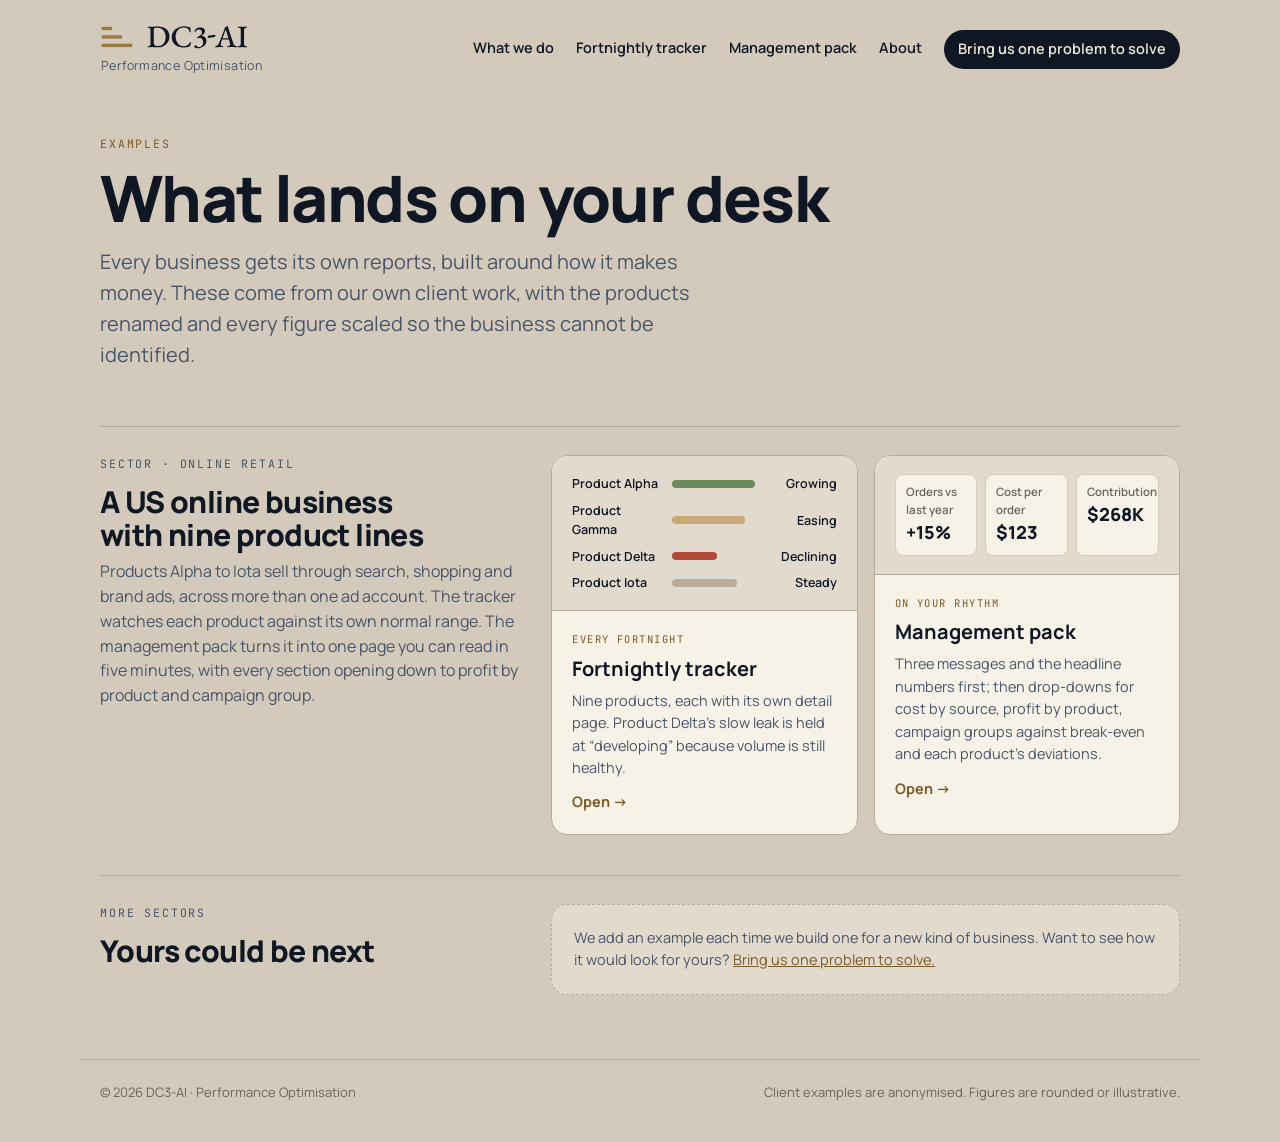
==== examples/index.html @ 2a87808c "Publish site from dc3-web-and-brand@305ca9f" ====
<!doctype html>
<html lang="en-GB">
<head>
<meta charset="utf-8">
<meta name="viewport" content="width=device-width, initial-scale=1, viewport-fit=cover">
<title>Example Reports · DC3-AI</title>
<meta name="description" content="Example reports built the way DC3-AI builds them for clients: the fortnightly tracker and the periodic management pack for a US online business.">
<link rel="icon" href="../assets/favicon.svg" type="image/svg+xml">
<link rel="preconnect" href="https://fonts.googleapis.com">
<link rel="preconnect" href="https://fonts.gstatic.com" crossorigin>
<link href="https://fonts.googleapis.com/css2?family=Manrope:wght@400;500;600;700;800&family=JetBrains+Mono:wght@400;500&display=swap" rel="stylesheet">
<link rel="stylesheet" href="../assets/site.css?v=eadfd283">
</head>
<body>
<header class="site-head">
  <a class="lockup" href="../index.html" aria-label="DC3-AI home">
    <img src="../assets/logo.svg" alt="DC3-AI" width="150" height="26">
    <span class="descriptor">Performance Optimisation</span>
  </a>
  <nav class="site-nav" aria-label="Main">
    <a href="../index.html">What we do</a>
    <a href="../examples/online-retail/fortnightly-tracker.html">Fortnightly tracker</a>
    <a href="../examples/online-retail/management-pack.html">Management pack</a>
    <a href="../index.html#about">About</a>
    <a class="cta" href="../solve.html">Bring us one problem to solve</a>
  </nav>
</header>
<main class="wrap">
  <div class="hero">
    <p class="eyebrow">Examples</p>
    <h1>What lands on your desk</h1>
    <p class="lede">Every business gets its own reports, built around how it makes money. These come from our own client work, with the products renamed and every figure scaled so the business cannot be identified.</p>
  </div>

  <section aria-labelledby="retail" style="margin-top:56px">
    <div class="sector">
      <div>
        <p class="eyebrow">Sector · online retail</p>
        <h2 id="retail">A US online business with nine product lines</h2>
        <p>Products Alpha to Iota sell through search, shopping and brand ads, across more than one ad account. The tracker watches each product against its own normal range. The management pack turns it into one page you can read in five minutes, with every section opening down to profit by product and campaign group.</p>
      </div>
      <div class="ex-grid">
        <a class="ex" href="../examples/online-retail/fortnightly-tracker.html">
          <div class="peek" aria-hidden="true">
            <div class="peek-rows">
              <div class="peek-row"><span>Product Alpha</span><i style="width:80%"></i><span>Growing</span></div>
              <div class="peek-row"><span>Product Gamma</span><i class="warn" style="width:64%"></i><span>Easing</span></div>
              <div class="peek-row"><span>Product Delta</span><i class="bad" style="width:46%"></i><span>Declining</span></div>
              <div class="peek-row"><span>Product Iota</span><i class="neutral" style="width:58%"></i><span>Steady</span></div>
            </div>
          </div>
          <div class="body">
            <span class="k">Every fortnight</span>
            <h3>Fortnightly tracker</h3>
            <p>Nine products, each with its own detail page. Product Delta’s slow leak is held at “developing” because volume is still healthy.</p>
            <span class="go">Open →</span>
          </div>
        </a>
        <a class="ex" href="../examples/online-retail/management-pack.html">
          <div class="peek" aria-hidden="true">
            <div class="peek-kpis">
              <div>Orders vs last year<b>+15%</b></div>
              <div>Cost per order<b>$123</b></div>
              <div>Contribution<b>$268K</b></div>
            </div>
          </div>
          <div class="body">
            <span class="k">On your rhythm</span>
            <h3>Management pack</h3>
            <p>Three messages and the headline numbers first; then drop-downs for cost by source, profit by product, campaign groups against break-even and each product’s deviations.</p>
            <span class="go">Open →</span>
          </div>
        </a>
      </div>
    </div>

    <div class="sector">
      <div>
        <p class="eyebrow">More sectors</p>
        <h2>Yours could be next</h2>
      </div>
      <p class="soon">We add an example each time we build one for a new kind of business. Want to see how it would look for yours? <a href="../solve.html">Bring us one problem to solve.</a></p>
    </div>
  </section>
</main>
<footer class="site-foot">
  <span>© 2026 DC3-AI · Performance Optimisation</span>
  <span>Client examples are anonymised. Figures are rounded or illustrative.</span>
</footer>
<script>
  // Copy buttons: any button with data-copy="<element id>" copies that element's text.
  document.querySelectorAll('button[data-copy]').forEach(function (btn) {
    var label = btn.textContent;
    btn.addEventListener('click', function () {
      var el = document.getElementById(btn.getAttribute('data-copy'));
      var text = el.textContent.trim();
      var fallback = function () {
        var r = document.createRange(); r.selectNodeContents(el);
        var s = window.getSelection(); s.removeAllRanges(); s.addRange(r);
        btn.textContent = 'Selected: press Ctrl+C';
      };
      if (navigator.clipboard && navigator.clipboard.writeText) {
        navigator.clipboard.writeText(text).then(function () {
          btn.textContent = 'Copied';
          setTimeout(function () { btn.textContent = label; }, 1800);
        }, fallback);
      } else { fallback(); }
    });
  });
</script>
</body>
</html>
---- assets/site.css ----
/* DC3-AI website — shared styles.
   Tokens mirror brand/tokens.css (Sage-bone canvas, brass accent, Manrope + JetBrains Mono).
   Single light theme by choice: the DC3 public brand has no dark variant. */
:root {
  color-scheme: light;
  --bg: #d4cabc;
  --surface: #e2dacd;
  --surface-high: #ebe4d8;
  --cream: #efe6d3;
  --paper: #f7f2e8;
  --ink: #0f1724;
  --dim: #475569;
  --muted: #6b645e;
  --line: #b8ad9a;
  --line-soft: #c7bcab;
  --line-faint: #d6ccbb;
  --brass: #9c7a3e;
  --brass-deep: #7a5b24;
  --brass-soft: #c9a876;
  --ok: #3d4f33;
  --ok-dot: #6b8a5d;
  --ok-bg: #d5dfcc;
  --warn-bg: #ecdcb8;
  --bad: #b04a36;
  --bad-bg: #e7c8bf;
  --on-ink-dim: #cbd2dc;
  --font-body: 'Manrope', system-ui, -apple-system, 'Segoe UI', sans-serif;
  --font-mono: 'JetBrains Mono', ui-monospace, Consolas, monospace;
}
* { box-sizing: border-box; }
html { scroll-behavior: smooth; }
@media (prefers-reduced-motion: reduce) { html { scroll-behavior: auto; } }
body { margin: 0; background: var(--bg); color: var(--ink); font-family: var(--font-body); font-size: 16px; line-height: 1.55; }
img { max-width: 100%; }
p { margin: 0; }
a { color: var(--brass-deep); }
:focus-visible { outline: 2px solid var(--brass-deep); outline-offset: 2px; }
td, .kpi b, .br .v, .big, .tile .num { font-variant-numeric: tabular-nums; }
.wrap { max-width: 1120px; margin: 0 auto; padding-inline: 20px; padding-block: 0 64px; }

/* ---------- site header and footer ---------- */
.site-head { max-width: 1120px; margin: 0 auto; padding-inline: 20px; padding-block: 24px; display: flex; flex-wrap: wrap; align-items: center; justify-content: space-between; gap: 18px; }
.lockup { display: inline-flex; flex-direction: column; align-items: flex-start; gap: 6px; text-decoration: none; }
.lockup img { height: 26px; width: auto; display: block; }
.descriptor { font-size: 12.5px; color: var(--dim); letter-spacing: .03em; padding-left: 1px; white-space: nowrap; }
.site-nav { display: flex; flex-wrap: wrap; align-items: center; gap: 4px 22px; }
.site-nav a { color: var(--ink); text-decoration: none; font-size: 14.5px; font-weight: 600; padding-block: 6px; border-bottom: 2px solid transparent; }
.site-nav a:hover { border-bottom-color: var(--brass-soft); }
.site-nav a[aria-current="page"] { border-bottom-color: var(--brass); }
.site-nav a.cta { padding: 8px 14px; border-radius: 999px; background: var(--ink); color: var(--cream); border: 0; }
.site-nav a.cta:hover { background: var(--brass-deep); }
.site-foot { max-width: 1120px; margin: 0 auto; padding-inline: 20px; padding-block: 22px 40px; border-top: 1px solid var(--line); display: flex; flex-wrap: wrap; justify-content: space-between; gap: 12px; font-size: 13px; color: var(--muted); }
.site-foot a { color: var(--muted); }
.crumbs { font-family: var(--font-mono); font-size: 12px; color: var(--muted); margin: 8px 0 18px; }
.crumbs a { color: var(--muted); }

/* ---------- type ---------- */
.eyebrow { font-family: var(--font-mono); font-size: 11.5px; letter-spacing: .16em; text-transform: uppercase; color: var(--brass-deep); margin-bottom: 12px; }
h1 { font-size: clamp(34px, 6vw, 64px); line-height: 1.02; letter-spacing: -.025em; font-weight: 800; margin: 0 0 16px; text-wrap: balance; max-width: 17ch; }
h1 em, h2 em { font-style: normal; color: var(--brass-deep); }
h2 { font-size: clamp(26px, 3.8vw, 38px); line-height: 1.1; letter-spacing: -.02em; font-weight: 800; margin: 0 0 8px; text-wrap: balance; }
h3 { font-size: 16px; line-height: 1.3; font-weight: 700; margin: 0 0 4px; }
.lede { font-size: clamp(17px, 2vw, 20px); color: var(--dim); max-width: 50ch; }
section { margin-top: 96px; scroll-margin-top: 16px; }
.hero { padding-top: 36px; }
.sub { color: var(--dim); max-width: 58ch; margin-bottom: 28px; }
.button-row { display: flex; flex-wrap: wrap; gap: 8px; margin-top: 26px; }
.btn { display: inline-block; font-size: 14.5px; font-weight: 600; color: var(--ink); text-decoration: none; padding: 9px 16px; border-radius: 999px; border: 1px solid var(--line); background: var(--surface-high); }
.btn:hover { border-color: var(--brass-deep); }
.btn.key { background: var(--ink); color: var(--cream); border-color: var(--ink); }
.btn.key:hover { background: var(--brass-deep); border-color: var(--brass-deep); }

/* ---------- the second-brain diagram ---------- */
.brain-map { margin-top: 44px; display: grid; grid-template-columns: minmax(0, 1fr) minmax(220px, .9fr) minmax(0, 1fr); align-items: center; }
.col { display: grid; gap: 12px; }
.col-h { font-family: var(--font-mono); font-size: 11.5px; letter-spacing: .16em; text-transform: uppercase; color: var(--brass-deep); display: flex; align-items: center; gap: 8px; }
.col-h b { font-family: var(--font-body); font-size: 13px; letter-spacing: .02em; text-transform: none; color: var(--muted); font-weight: 600; }
.col.in .col-h { margin-right: 34px; }
.col.out .col-h { margin-left: 34px; }
.node { position: relative; display: flex; align-items: center; gap: 10px; background: var(--surface-high); border: 1px solid var(--line); border-radius: 12px; padding: 12px 14px; font-weight: 600; font-size: 15px; }
.node svg { flex: none; width: 20px; height: 20px; stroke: var(--brass-deep); fill: none; stroke-width: 1.6; stroke-linecap: round; stroke-linejoin: round; }
.node small { display: block; font-weight: 500; font-size: 12.5px; color: var(--muted); }
.col.in .node { margin-right: 34px; }
.col.out .node { margin-left: 34px; background: var(--cream); border-color: var(--brass-soft); }
.col.in .node::after, .col.out .node::before { content: ""; position: absolute; top: 50%; width: 34px; height: 2px; background-image: linear-gradient(90deg, var(--brass) 50%, transparent 50%); background-size: 10px 2px; animation: flow 1.2s linear infinite; }
.col.in .node::after { left: 100%; }
.col.out .node::before { right: 100%; }
@keyframes flow { to { background-position: 10px 0; } }
.core { background: var(--ink); color: var(--cream); border-radius: 22px; padding: 28px 22px; text-align: center; box-shadow: 0 0 0 8px rgba(156,122,62,.18), 0 0 0 16px rgba(156,122,62,.08); }
.core .k { font-family: var(--font-mono); font-size: 11px; letter-spacing: .18em; text-transform: uppercase; color: var(--brass-soft); }
.core .t { font-size: 26px; font-weight: 800; line-height: 1.1; margin: 8px 0 14px; }
.core ul { list-style: none; margin: 0; padding: 0; display: grid; gap: 6px; font-size: 13.5px; }
.core li { display: flex; align-items: center; justify-content: center; gap: 8px; }
.core li::before { content: ""; width: 6px; height: 6px; border-radius: 50%; background: var(--brass-soft); }
.down { display: none; }

/* ---------- four steps ---------- */
.steps { display: grid; grid-template-columns: repeat(4, minmax(0, 1fr)); gap: 18px; position: relative; }
.steps::before { content: ""; position: absolute; left: 28px; right: 28px; top: 27px; height: 2px; background: var(--line); }
.steps.three { grid-template-columns: repeat(3, minmax(0, 1fr)); }
.st { position: relative; }
.st .dot { width: 56px; height: 56px; border-radius: 50%; display: grid; place-items: center; background: var(--surface-high); border: 2px solid var(--brass); font-family: var(--font-mono); font-size: 18px; color: var(--brass-deep); margin-bottom: 14px; position: relative; }
.st.ai .dot { background: var(--ink); color: var(--cream); border-color: var(--ink); }
.st p { color: var(--dim); font-size: 14.5px; }
.st h3 { font-size: 18px; }

/* ---------- big stat with bars ---------- */
.stat { display: grid; grid-template-columns: minmax(0, .9fr) minmax(0, 1.1fr); gap: 40px; align-items: center; background: var(--surface); border: 1px solid var(--line); border-radius: 20px; padding: 36px; }
.big { font-size: clamp(72px, 12vw, 132px); font-weight: 800; line-height: .9; letter-spacing: -.04em; color: var(--brass-deep); }
.big span { font-size: .45em; letter-spacing: 0; }
.stat .cap { font-size: 18px; font-weight: 600; margin-top: 12px; max-width: 28ch; }
.bars { display: grid; gap: 18px; }
.bar-l { display: flex; justify-content: space-between; gap: 12px; font-size: 14px; margin-bottom: 6px; }
.bar-l b { font-family: var(--font-mono); font-weight: 500; white-space: nowrap; }
.track { height: 26px; border-radius: 6px; background: var(--surface-high); overflow: hidden; }
.fill { height: 100%; border-radius: 6px; }
.fill.real { background: var(--ok-dot); }
.fill.claim { background: repeating-linear-gradient(135deg, var(--bad) 0 8px, #c25d48 8px 16px); }
.stat .note { font-size: 12.5px; color: var(--muted); margin-top: 4px; }

/* ---------- two-sided comparison ---------- */
.vs, .ease { display: grid; grid-template-columns: minmax(0, 1fr) minmax(0, 1fr); gap: 16px; }
.ease { margin-bottom: 26px; }
.side { border-radius: 18px; padding: 26px; }
.side.plain { background: var(--surface); border: 1px solid var(--line); }
.side.dark { background: var(--ink); color: var(--cream); }
.side .k { font-family: var(--font-mono); font-size: 11px; letter-spacing: .16em; text-transform: uppercase; color: var(--muted); }
.side.dark .k { color: var(--brass-soft); }
.side h3 { font-size: 22px; margin: 6px 0 16px; }
.side ul { list-style: none; margin: 0; padding: 0; display: grid; gap: 10px; }
.side li { display: grid; grid-template-columns: 22px minmax(0, 1fr); gap: 8px; font-size: 15px; }
.side.plain li { color: var(--dim); }
.side.plain li::before { content: "–"; color: var(--muted); font-weight: 700; }
.side.dark li::before { content: "✓"; color: var(--brass-soft); font-weight: 700; }

/* ---------- rhythm timeline ---------- */
.rhythm { background: var(--surface); border: 1px solid var(--line); border-radius: 20px; padding: 28px; }
.lanes { display: grid; gap: 22px; margin-top: 8px; }
.lane-l { font-weight: 700; font-size: 15px; margin-bottom: 8px; }
.lane-l span { font-weight: 500; color: var(--muted); font-size: 13px; }
.line { position: relative; height: 34px; border-radius: 8px; background: var(--surface-high); }
.tickmarks { position: absolute; inset: 0; background-image: repeating-linear-gradient(90deg, var(--line-soft) 0 1px, transparent 1px calc(100% / 10)); border-radius: 8px; }
.mk { position: absolute; top: 50%; transform: translate(-50%, -50%); width: 16px; height: 16px; border-radius: 50%; border: 3px solid var(--surface); }
.mk.start { background: var(--bad); }
.mk.seen { background: var(--brass); }
.mk.conf { background: var(--ink); }
.gap { position: absolute; top: 50%; height: 4px; transform: translateY(-50%); background: var(--bad-bg); }
.axis { display: flex; justify-content: space-between; font-family: var(--font-mono); font-size: 11px; color: var(--muted); margin-top: 6px; }
.legend { display: flex; flex-wrap: wrap; gap: 16px; margin-top: 18px; font-size: 13px; color: var(--dim); }
.legend span { display: inline-flex; align-items: center; gap: 6px; }
.legend i { width: 12px; height: 12px; border-radius: 50%; display: inline-block; }
.gain { margin-top: 16px; font-size: 18px; font-weight: 700; }
.gain em { font-style: normal; color: var(--brass-deep); }

/* ---------- the watchers ---------- */
.watch { display: grid; grid-template-columns: minmax(0, 1.5fr) minmax(0, 1fr); gap: 28px; align-items: start; background: var(--surface); border: 1px solid var(--line); border-radius: 20px; padding: 28px; }
.wchart { width: 100%; height: auto; display: block; }
.wchart .band { fill: var(--ok-dot); opacity: .18; }
.wchart .norm { stroke: var(--ok-dot); stroke-width: 1.5; stroke-dasharray: 4 5; fill: none; }
.wchart .trend { stroke: var(--bad); stroke-width: 2.5; stroke-dasharray: 2 6; stroke-linecap: round; fill: none; }
.wchart .series { stroke: var(--ink); stroke-width: 2.5; fill: none; stroke-linejoin: round; }
.wchart .pt { stroke: var(--surface); stroke-width: 2; }
.wchart .hot, .wchart .m-hot { fill: var(--bad); }
.wchart .warm, .wchart .m-warm { fill: var(--brass); }
.wchart .calm, .wchart .m-calm { fill: var(--ok-dot); }
.wchart .lead { stroke: var(--muted); stroke-width: 1; }
.wchart .mk-t { fill: var(--cream); font: 700 16px var(--font-body); text-anchor: middle; }
.wchart .lbl { fill: var(--muted); font: 500 13px var(--font-mono); }
.charts { display: grid; gap: 18px; }
.chart-h { font-size: 16px; font-weight: 700; color: var(--ink); margin-bottom: 6px; }
.chart-note { font-size: 12.5px; color: var(--muted); }
.wkey { list-style: none; margin: 0; padding: 0; display: grid; gap: 12px; }
.wkey li { display: grid; grid-template-columns: 30px minmax(0, 1fr); gap: 10px; font-size: 14.5px; color: var(--dim); }
.wkey b { color: var(--ink); }
.wkey .badge { width: 26px; height: 26px; border-radius: 50%; display: grid; place-items: center; color: var(--cream); font-weight: 700; font-size: 13px; }
.chips { display: flex; flex-wrap: wrap; gap: 8px; margin-top: 22px; }
.chips span { padding: 7px 12px; border-radius: 999px; border: 1px solid var(--line); background: var(--surface-high); font-size: 13.5px; font-weight: 600; }
.chips span.key { background: var(--ink); color: var(--cream); border-color: var(--ink); }

/* ---------- proof tiles ---------- */
.tiles { display: grid; grid-template-columns: repeat(3, minmax(0, 1fr)); gap: 16px; }
.tile { background: var(--surface-high); border: 1px solid var(--line); border-radius: 16px; padding: 22px; }
.tile .num { font-size: 40px; font-weight: 800; line-height: 1; color: var(--brass-deep); margin-bottom: 10px; }
.tile p { color: var(--dim); font-size: 14.5px; }

/* ---------- interpreted for you ---------- */
.interpret { margin-top: 20px; display: grid; grid-template-columns: minmax(0, 1fr) minmax(0, 1.1fr); gap: 24px; align-items: center; background: var(--ink); color: var(--cream); border-radius: 20px; padding: 28px; }
.interpret h3 { font-size: 22px; line-height: 1.25; margin-bottom: 10px; }
.interpret > div:first-child > p { color: var(--on-ink-dim); font-size: 15px; }
.sample { background: var(--cream); color: var(--ink); border-radius: 14px; padding: 18px 20px; display: grid; gap: 10px; }
.sample-k { font-family: var(--font-mono); font-size: 10.5px; letter-spacing: .14em; text-transform: uppercase; color: var(--muted); }
.sample p { color: var(--ink); font-size: 14.5px; display: grid; grid-template-columns: 14px minmax(0, 1fr); gap: 8px; align-items: baseline; }
.s-dot { width: 9px; height: 9px; border-radius: 50%; display: inline-block; }
.sample .decision { display: block; border-top: 1px solid var(--line-soft); padding-top: 10px; font-weight: 700; color: var(--brass-deep); }

/* ---------- example cards (home + examples hub) ---------- */
.ex-grid { display: grid; grid-template-columns: repeat(2, minmax(0, 1fr)); gap: 16px; }
.ex { display: grid; grid-template-rows: auto 1fr; background: var(--paper); border: 1px solid var(--line); border-radius: 16px; overflow: hidden; color: var(--ink); text-decoration: none; transition: transform .15s ease, box-shadow .15s ease; }
.ex:hover { transform: translateY(-2px); box-shadow: 0 16px 32px -22px rgba(15,23,36,.5); }
.ex .peek { background: var(--surface); border-bottom: 1px solid var(--line); padding: 18px 20px; }
.ex .body { padding: 20px; display: grid; gap: 8px; align-content: start; }
.ex .k { font-family: var(--font-mono); font-size: 10.5px; letter-spacing: .14em; text-transform: uppercase; color: var(--brass-deep); }
.ex h3 { font-size: 20px; margin: 0; }
.ex p { color: var(--dim); font-size: 14.5px; }
.ex .go { font-weight: 700; font-size: 14.5px; color: var(--brass-deep); margin-top: 4px; }
.peek-rows { display: grid; gap: 7px; }
.peek-row { display: grid; grid-template-columns: 90px minmax(0, 1fr) auto; gap: 10px; align-items: center; font-size: 12.5px; font-weight: 600; }
.peek-row i { height: 8px; border-radius: 4px; background: var(--ok-dot); display: block; }
.peek-row i.bad { background: var(--bad); }
.peek-row i.warn { background: var(--brass-soft); }
.peek-row i.neutral { background: var(--line); }
.peek-kpis { display: grid; grid-template-columns: repeat(3, minmax(0, 1fr)); gap: 8px; }
.peek-kpis div { background: var(--paper); border: 1px solid var(--line-faint); border-radius: 8px; padding: 8px 10px; font-size: 11.5px; color: var(--muted); font-weight: 600; }
.peek-kpis b { display: block; font-size: 18px; color: var(--ink); font-weight: 800; }
.sector { display: grid; grid-template-columns: minmax(0, .8fr) minmax(0, 1.2fr); gap: 32px; align-items: start; padding-top: 28px; border-top: 1px solid var(--line); }
.sector + .sector { margin-top: 40px; }
.sector h2 { font-size: clamp(24px, 3vw, 30px); }
.sector p { color: var(--dim); }
.soon { background: var(--surface); border: 1px dashed var(--line); border-radius: 16px; padding: 22px; color: var(--dim); font-size: 14.5px; }

/* ---------- the paper documents (tracker, board pack) ---------- */
.doc { background: var(--paper); border: 1px solid var(--line); border-radius: 6px; box-shadow: 0 1px 0 var(--line-soft), 0 18px 40px -24px rgba(15,23,36,.45); padding: 34px 36px; }
.doc-head { display: flex; flex-wrap: wrap; justify-content: space-between; align-items: flex-end; gap: 12px; padding-bottom: 16px; border-bottom: 2px solid var(--ink); margin-bottom: 22px; }
.doc-head .t { font-size: 22px; font-weight: 800; letter-spacing: -.01em; line-height: 1.15; }
.doc-head .t span { display: block; font-family: var(--font-mono); font-size: 11px; font-weight: 500; letter-spacing: .14em; text-transform: uppercase; color: var(--brass-deep); margin-bottom: 6px; }
.doc-head .meta { font-family: var(--font-mono); font-size: 12px; color: var(--muted); text-align: right; line-height: 1.5; }
.doc h4 { font-family: var(--font-mono); font-size: 11.5px; font-weight: 500; letter-spacing: .14em; text-transform: uppercase; color: var(--brass-deep); margin: 30px 0 12px; }
.doc .summary { font-size: 16.5px; max-width: 70ch; }
.kpis { display: grid; grid-template-columns: repeat(5, minmax(0, 1fr)); border: 1px solid var(--line-faint); border-radius: 10px; }
.kpis.four { grid-template-columns: repeat(4, minmax(0, 1fr)); }
.kpi { padding: 14px 16px; border-left: 1px solid var(--line-faint); min-width: 0; }
.kpi:first-child { border-left: 0; }
.kpi .l { font-size: 12.5px; color: var(--muted); font-weight: 600; }
.kpi b { display: block; font-size: 26px; font-weight: 800; line-height: 1.15; margin: 4px 0 2px; }
.kpi .c { font-size: 12.5px; color: var(--dim); }
.up { color: var(--ok); font-weight: 700; }
.dn { color: var(--bad); font-weight: 700; }
.tbl { overflow-x: auto; }
table { width: 100%; border-collapse: collapse; font-size: 14px; min-width: 680px; }
th { text-align: right; font-size: 11.5px; font-weight: 700; color: var(--muted); letter-spacing: .02em; padding: 8px 10px; border-bottom: 1px solid var(--line); vertical-align: bottom; }
th small { display: block; font-weight: 500; }
td { text-align: right; padding: 11px 10px; border-bottom: 1px solid var(--line-faint); vertical-align: middle; }
th:first-child, td:first-child { text-align: left; }
tr.total td { font-weight: 800; border-top: 2px solid var(--ink); border-bottom: 0; }
tr.sub-row td { color: var(--dim); }
td .name { font-weight: 700; color: var(--ink); text-decoration: none; }
td a.name { border-bottom: 1px dotted var(--brass); }
td a.name:hover { color: var(--brass-deep); }
td small { display: block; font-size: 12px; color: var(--muted); font-weight: 500; }
.pill { display: inline-block; font-size: 12px; font-weight: 700; padding: 3px 9px; border-radius: 999px; white-space: nowrap; }
.pill.ok { background: var(--ok-bg); color: var(--ok); }
.pill.up { background: var(--ok-dot); color: var(--paper); }
.pill.warn { background: var(--warn-bg); color: var(--brass-deep); }
.pill.bad { background: var(--bad); color: var(--paper); }
.row-trend { width: 96px; height: 28px; display: block; margin-left: auto; }
.row-trend polyline, .spark polyline { fill: none; stroke: var(--ink); stroke-width: 1.8; stroke-linejoin: round; vector-effect: non-scaling-stroke; }
.spark { width: 100%; height: 40px; display: block; }
.reads { display: grid; margin: 0; padding: 0; list-style: none; }
.reads li { display: grid; grid-template-columns: 150px minmax(0, 1fr); gap: 14px; font-size: 14.5px; padding: 10px 0; border-bottom: 1px solid var(--line-faint); }
.reads li:last-child { border-bottom: 0; }
.reads span { color: var(--dim); }
.detail { margin-top: 26px; background: var(--surface-high); border: 1px solid var(--line-faint); border-left: 4px solid var(--bad); border-radius: 10px; padding: 22px; scroll-margin-top: 16px; }
.detail .dh { display: flex; flex-wrap: wrap; justify-content: space-between; gap: 10px; align-items: center; margin-bottom: 14px; }
.detail .dh b { font-size: 18px; }
.twin { display: grid; grid-template-columns: repeat(2, minmax(0, 1fr)); gap: 18px; }
.twin .ch { font-size: 14px; font-weight: 700; margin-bottom: 4px; }
.twin .ch span { font-weight: 500; color: var(--muted); }
.dchart { width: 100%; height: auto; display: block; }
.dchart .grid { stroke: var(--line-faint); stroke-width: 1; }
.dchart .ax { fill: var(--muted); font: 500 10.5px var(--font-mono); }
.dchart .s { fill: none; stroke: var(--ink); stroke-width: 2.4; stroke-linejoin: round; }
.dchart .s.bad { stroke: var(--bad); }
.dchart .chg { stroke: var(--brass); stroke-width: 1.5; stroke-dasharray: 3 4; }
.dchart .chg-t { fill: var(--brass-deep); font: 700 10.5px var(--font-body); }
.dchart circle { stroke: var(--surface-high); stroke-width: 2; }
.found { margin-top: 16px; display: grid; gap: 8px; font-size: 14.5px; }
.found p { display: grid; grid-template-columns: 92px minmax(0, 1fr); gap: 10px; }
.found p b { font-family: var(--font-mono); font-size: 11px; letter-spacing: .1em; text-transform: uppercase; color: var(--brass-deep); padding-top: 3px; }
.doc .fine { margin-top: 22px; font-size: 12px; color: var(--muted); }
.bridge { display: grid; gap: 10px; max-width: 760px; }
.br { display: grid; grid-template-columns: 210px minmax(0, 1fr) 76px; gap: 12px; align-items: center; font-size: 14px; }
.br .v { font-family: var(--font-mono); font-size: 13px; text-align: right; }
.br .area { display: grid; grid-template-columns: 1fr 1fr; height: 22px; }
.br .neg { display: flex; justify-content: flex-end; border-right: 2px solid var(--ink); }
.br .pos { display: flex; justify-content: flex-start; }
.br .neg i, .br .pos i { display: block; height: 100%; }
.br .pos i { background: var(--ok-dot); border-radius: 0 4px 4px 0; }
.br .neg i { background: var(--bad); border-radius: 4px 0 0 4px; }
.br.tot { border-top: 1px solid var(--line); padding-top: 10px; font-weight: 800; }
.decisions { list-style: none; margin: 0; padding: 0; display: grid; gap: 12px; counter-reset: d; }
.decisions li { counter-increment: d; display: grid; grid-template-columns: 30px minmax(0, 1fr); gap: 10px; font-size: 14.5px; }
.decisions li::before { content: counter(d); width: 26px; height: 26px; border-radius: 50%; background: var(--ink); color: var(--cream); display: grid; place-items: center; font-weight: 700; font-size: 13px; }
.decisions b { display: block; }
.decisions span { color: var(--dim); }
.doc-intro { display: grid; grid-template-columns: minmax(0, 1.3fr) minmax(0, 1fr); gap: 32px; align-items: end; margin-bottom: 32px; }
.doc-intro ul { margin: 0; padding-left: 18px; color: var(--dim); font-size: 14.5px; display: grid; gap: 6px; }
.next { display: flex; flex-wrap: wrap; justify-content: space-between; align-items: center; gap: 16px; margin-top: 40px; padding: 22px 24px; background: var(--surface); border: 1px solid var(--line); border-radius: 16px; }
.next p { color: var(--dim); max-width: 52ch; }

/* ---------- founder + contact ---------- */
.end { display: grid; grid-template-columns: minmax(0, 1.2fr) minmax(0, 1fr); gap: 32px; align-items: center; }
.end p { color: var(--dim); max-width: 54ch; }
.contact { background: var(--cream); border: 1px solid var(--brass); border-radius: 16px; padding: 24px; }
.contact p { color: var(--dim); font-size: 14.5px; }
.contact .addr { font-family: var(--font-mono); font-size: 19px; color: var(--ink); user-select: all; word-break: break-all; margin: 12px 0 14px; }
.contact button { font: inherit; font-size: 14px; font-weight: 600; padding: 9px 15px; border-radius: 8px; border: 1px solid var(--brass-deep); background: transparent; color: var(--brass-deep); cursor: pointer; }
.contact button:hover { background: var(--surface-high); }
.small-print { margin-top: 56px; font-size: 12.5px; color: var(--muted); }

/* ---------- responsive ---------- */
@media (prefers-reduced-motion: reduce) { .col.in .node::after, .col.out .node::before { animation: none; } .ex { transition: none; } }
@media (max-width: 900px) {
  .brain-map { grid-template-columns: minmax(0, 1fr); gap: 14px; }
  .col.in .node, .col.out .node, .col.in .col-h, .col.out .col-h { margin: 0; }
  .col.in .node::after, .col.out .node::before { display: none; }
  .col { grid-template-columns: repeat(2, minmax(0, 1fr)); }
  .col-h { grid-column: 1 / -1; }
  .down { display: block; text-align: center; font-size: 22px; color: var(--brass); line-height: 1; }
  .steps { grid-template-columns: repeat(2, minmax(0, 1fr)); row-gap: 28px; }
  .steps::before { display: none; }
  .stat, .end, .watch, .interpret, .sector, .doc-intro { grid-template-columns: minmax(0, 1fr); gap: 28px; }
  .tiles { grid-template-columns: minmax(0, 1fr); }
  .kpis, .kpis.four { grid-template-columns: repeat(2, minmax(0, 1fr)); }
  .kpi { border-left: 0; border-top: 1px solid var(--line-faint); }
  .kpi:nth-child(-n+2) { border-top: 0; }
  .kpi:nth-child(even) { border-left: 1px solid var(--line-faint); }
  .twin { grid-template-columns: minmax(0, 1fr); }
}
@media (max-width: 640px) {
  .col, .steps, .vs, .ease, .ex-grid { grid-template-columns: minmax(0, 1fr); }
  .stat, .rhythm, .watch { padding: 22px; }
  .doc { padding: 22px 18px; }
  .reads li { grid-template-columns: minmax(0, 1fr); gap: 2px; }
  .br { grid-template-columns: minmax(0, 1fr) 64px; }
  .br .area { grid-column: 1 / -1; grid-row: 2; }
  .found p { grid-template-columns: minmax(0, 1fr); gap: 2px; }
  .site-nav { gap: 4px 16px; }
  section { margin-top: 72px; }
}

/* ---------- "Bring us one problem to solve" ---------- */
.slogan { margin-top: 96px; display: grid; grid-template-columns: minmax(0, 1.4fr) minmax(0, 1fr); gap: 32px; align-items: center; background: var(--ink); color: var(--cream); border-radius: 22px; padding: 44px 40px; box-shadow: 0 0 0 8px rgba(156,122,62,.18); }
.slogan .eyebrow { color: var(--brass-soft); }
.slogan h2 { font-size: clamp(32px, 5vw, 52px); line-height: 1.04; margin: 0 0 14px; }
.slogan h2 em { color: var(--brass-soft); }
.slogan p { color: var(--on-ink-dim); font-size: 17px; max-width: 46ch; }
.slogan .offer { background: var(--cream); color: var(--ink); border-radius: 16px; padding: 22px; display: grid; gap: 10px; }
.slogan .offer p { color: var(--dim); font-size: 14.5px; }
.slogan .offer b { font-size: 18px; }
.slogan .btn.key { justify-self: start; }
.problems { display: grid; grid-template-columns: repeat(3, minmax(0, 1fr)); gap: 14px; }
.problem { background: var(--surface-high); border: 1px solid var(--line); border-radius: 16px; padding: 20px; }
.problem h3 { font-size: 17px; margin-bottom: 6px; }
.problem p { color: var(--dim); font-size: 14.5px; }
.book { display: grid; grid-template-columns: minmax(0, 1fr) minmax(0, 1.1fr); gap: 32px; align-items: start; background: var(--surface); border: 1px solid var(--line); border-radius: 20px; padding: 32px; }
.brief-qs { margin: 0; padding-left: 22px; display: grid; gap: 10px; font-size: 15.5px; }
.brief-qs li::marker { color: var(--brass-deep); font-weight: 700; }
.book-panel { background: var(--paper); border: 1px solid var(--brass-soft); border-radius: 16px; padding: 24px; display: grid; gap: 10px; align-content: start; }
.book-panel h3 { font-size: 20px; }
.book-panel p { color: var(--dim); font-size: 14.5px; }
.book-panel .addr, .addr { font-family: var(--font-mono); font-size: 19px; color: var(--ink); user-select: all; word-break: break-all; }
.book-panel .button-row { margin-top: 4px; }
button.btn { font: inherit; font-size: 14.5px; font-weight: 600; cursor: pointer; }
.booking-frame { width: 100%; height: 640px; border: 0; border-radius: 10px; background: var(--paper); }
.small { font-size: 13px; color: var(--muted); }
.promise { background: var(--cream); border: 1px solid var(--brass); border-radius: 16px; padding: 24px; }
.promise ul { margin: 10px 0 0; padding: 0; list-style: none; display: grid; gap: 8px; }
.promise li { display: grid; grid-template-columns: 22px minmax(0, 1fr); gap: 6px; color: var(--dim); font-size: 15px; }
.promise li::before { content: "✓"; color: var(--brass-deep); font-weight: 700; }
@media (max-width: 900px) { .slogan, .book { grid-template-columns: minmax(0, 1fr); } .problems { grid-template-columns: repeat(2, minmax(0, 1fr)); } }
@media (max-width: 640px) { .slogan { padding: 28px 22px; } .book { padding: 20px; } .problems { grid-template-columns: minmax(0, 1fr); } }

/* ---------- management pack: drop-down sections ---------- */
.pack-tools { display: flex; justify-content: flex-end; margin: -6px 0 6px; }
.sec { border: 1px solid var(--line-faint); border-radius: 10px; background: var(--paper); margin-top: 10px; }
.sec > summary { list-style: none; cursor: pointer; display: flex; justify-content: space-between; align-items: center; gap: 14px; padding: 14px 16px; border-radius: 10px; }
.sec > summary::-webkit-details-marker { display: none; }
.sec > summary:hover { background: var(--surface-high); }
.sec[open] > summary { border-bottom: 1px solid var(--line-faint); border-radius: 10px 10px 0 0; }
.sum-t { font-size: 15px; line-height: 1.4; }
.sum-t b { font-size: 15.5px; }
.sum-h { color: var(--dim); }
.sum-t .pill { margin: 0 4px; vertical-align: 1px; }
.chev { flex: none; width: 26px; height: 26px; border-radius: 50%; border: 1px solid var(--line); display: grid; place-items: center; }
.chev::before { content: ""; width: 7px; height: 7px; border-right: 2px solid var(--brass-deep); border-bottom: 2px solid var(--brass-deep); transform: translateY(-2px) rotate(45deg); transition: transform .15s ease; }
.sec[open] > summary .chev::before { transform: translateY(2px) rotate(-135deg); }
.sec-body { padding: 16px; display: grid; gap: 12px; font-size: 14.5px; }
.sec-body p { max-width: 80ch; }
.sec-body .tbl { margin: 0 -4px; }
.nuance { background: var(--surface-high); border-left: 3px solid var(--brass); border-radius: 6px; padding: 10px 12px; }
.facts { display: grid; grid-template-columns: repeat(4, minmax(0, 1fr)); gap: 8px; }
.facts div { background: var(--surface-high); border-radius: 8px; padding: 8px 10px; display: grid; gap: 2px; font-size: 12.5px; color: var(--muted); font-weight: 600; }
.facts b { color: var(--ink); font-size: 13.5px; }
.src { margin: -6px 0 0; padding-left: 20px; display: grid; gap: 3px; color: var(--dim); }
.read { font-weight: 600; }
.prods { display: grid; gap: 0; }
.prod { margin-top: 8px; }
.rest { margin-top: 10px; font-size: 14px; color: var(--dim); padding: 12px 14px; border: 1px dashed var(--line); border-radius: 10px; }
table.wide { min-width: 860px; }
th.grp { text-align: center; color: var(--brass-deep); border-bottom: 1px solid var(--line-faint); }
.next-t { min-width: 0; }
.next-t td { text-align: left; vertical-align: top; }
.next-t td:first-child { white-space: nowrap; font-weight: 700; width: 140px; }
@media (prefers-reduced-motion: reduce) { .chev::before { transition: none; } }
@media (max-width: 900px) { .facts { grid-template-columns: repeat(2, minmax(0, 1fr)); } }
@media (max-width: 640px) { .facts { grid-template-columns: minmax(0, 1fr); } .next-t td:first-child { white-space: normal; width: auto; } }

/* ---------- tracker preview on the home page ---------- */
.tracker-peek { display: grid; grid-template-columns: minmax(0, 1.5fr) minmax(0, 1fr); gap: 28px; align-items: center; }
.tracker-peek .doc { padding: 24px 26px; }
.tracker-peek table { min-width: 520px; font-size: 13.5px; }
.tracker-peek td, .tracker-peek th { padding: 8px 8px; }
.tracker-peek ul { margin: 14px 0 0; padding-left: 18px; color: var(--dim); display: grid; gap: 6px; font-size: 15px; }
@media (max-width: 900px) { .tracker-peek { grid-template-columns: minmax(0, 1fr); } }
@media (max-width: 900px) { .steps.three { grid-template-columns: minmax(0, 1fr); } }
.booking-frame { height: 780px; }
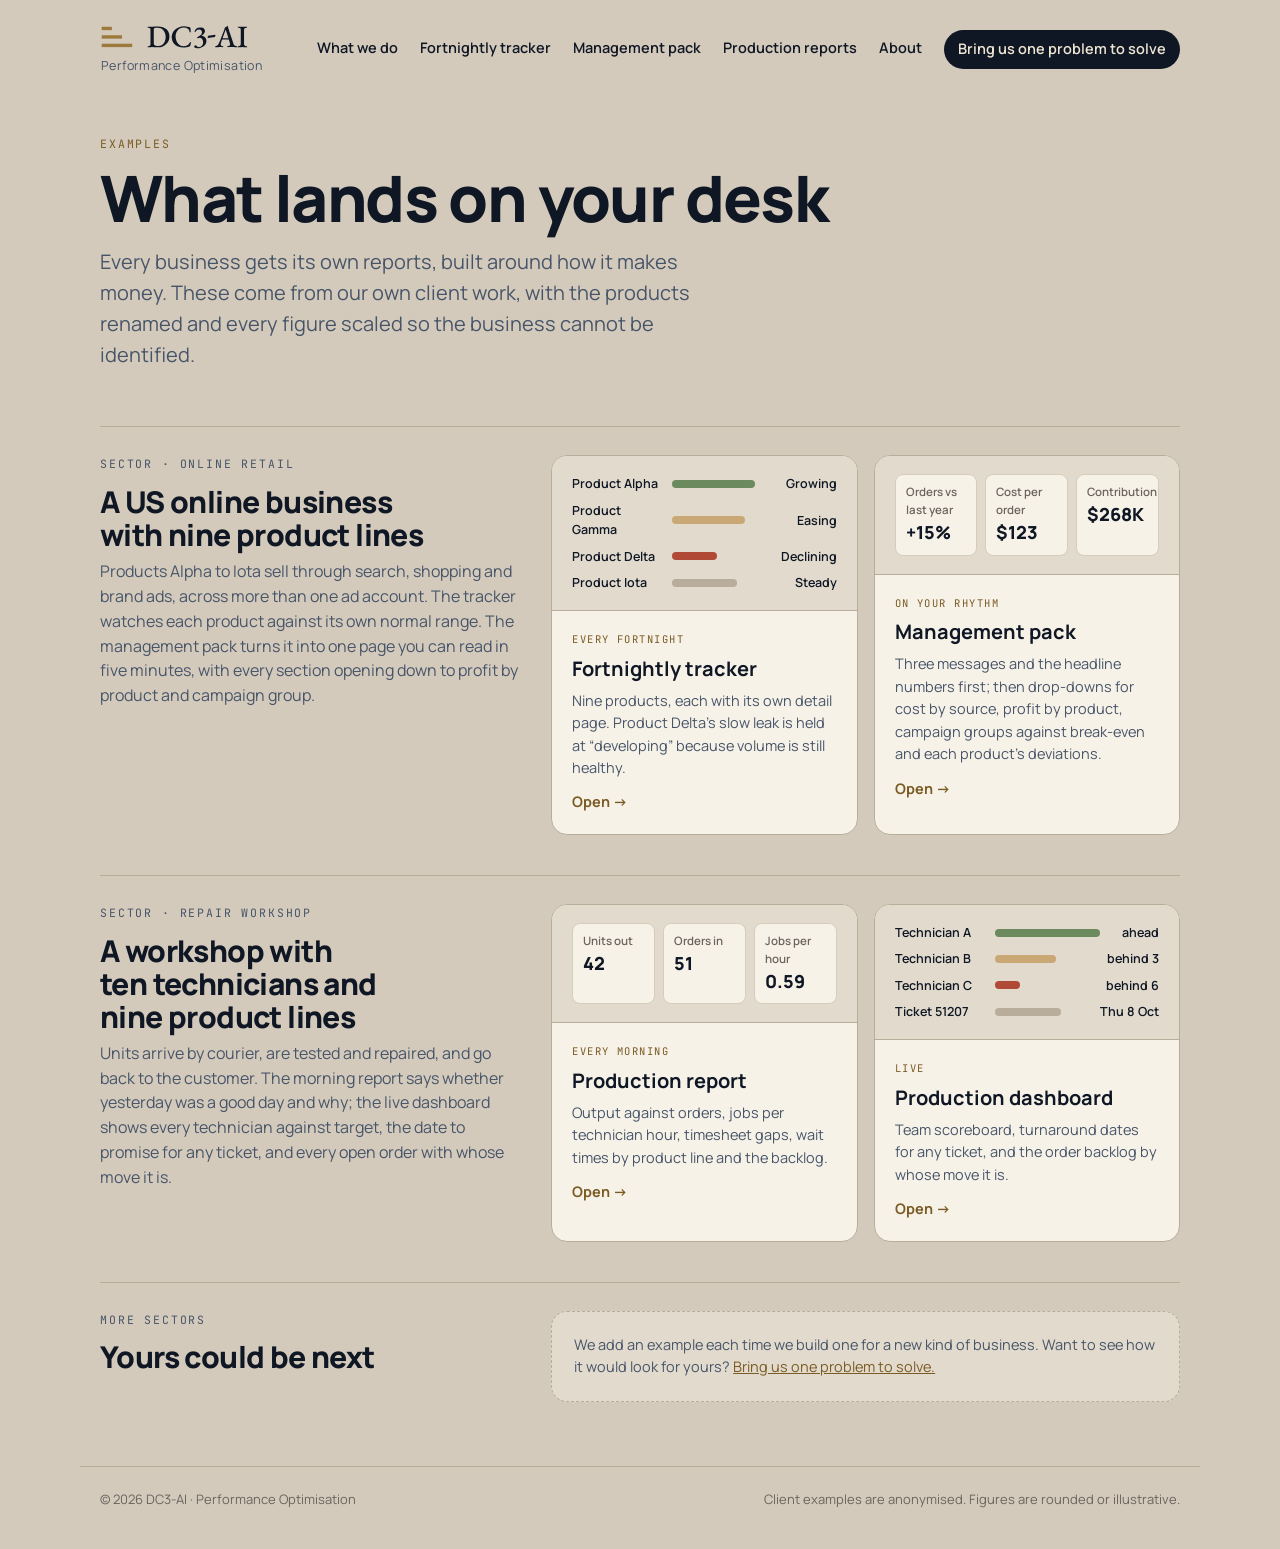
==== commit d1bfacab: "Publish site from dc3-web-and-brand@c08d7cd" ====
--- a/examples/index.html
+++ b/examples/index.html
@@ -4,12 +4,12 @@
 <meta charset="utf-8">
 <meta name="viewport" content="width=device-width, initial-scale=1, viewport-fit=cover">
 <title>Example Reports · DC3-AI</title>
-<meta name="description" content="Example reports built the way DC3-AI builds them for clients: the fortnightly tracker and the periodic management pack for a US online business.">
+<meta name="description" content="Example reports built the way DC3-AI builds them for clients: the fortnightly tracker and periodic management pack for a US online business, and the production report and dashboard for its repair workshop.">
 <link rel="icon" href="../assets/favicon.svg" type="image/svg+xml">
 <link rel="preconnect" href="https://fonts.googleapis.com">
 <link rel="preconnect" href="https://fonts.gstatic.com" crossorigin>
 <link href="https://fonts.googleapis.com/css2?family=Manrope:wght@400;500;600;700;800&family=JetBrains+Mono:wght@400;500&display=swap" rel="stylesheet">
-<link rel="stylesheet" href="../assets/site.css?v=eadfd283">
+<link rel="stylesheet" href="../assets/site.css?v=78f1d3e8">
 </head>
 <body>
 <header class="site-head">
@@ -21,6 +21,7 @@
     <a href="../index.html">What we do</a>
     <a href="../examples/online-retail/fortnightly-tracker.html">Fortnightly tracker</a>
     <a href="../examples/online-retail/management-pack.html">Management pack</a>
+    <a href="../examples/workshop/production-report.html">Production reports</a>
     <a href="../index.html#about">About</a>
     <a class="cta" href="../solve.html">Bring us one problem to solve</a>
   </nav>
@@ -76,6 +77,47 @@
 
     <div class="sector">
       <div>
+        <p class="eyebrow">Sector · repair workshop</p>
+        <h2 id="workshop">A workshop with ten technicians and nine product lines</h2>
+        <p>Units arrive by courier, are tested and repaired, and go back to the customer. The morning report says whether yesterday was a good day and why; the live dashboard shows every technician against target, the date to promise for any ticket, and every open order with whose move it is.</p>
+      </div>
+      <div class="ex-grid">
+        <a class="ex" href="../examples/workshop/production-report.html">
+          <div class="peek" aria-hidden="true">
+            <div class="peek-kpis">
+              <div>Units out<b>42</b></div>
+              <div>Orders in<b>51</b></div>
+              <div>Jobs per hour<b>0.59</b></div>
+            </div>
+          </div>
+          <div class="body">
+            <span class="k">Every morning</span>
+            <h3>Production report</h3>
+            <p>Output against orders, jobs per technician hour, timesheet gaps, wait times by product line and the backlog.</p>
+            <span class="go">Open →</span>
+          </div>
+        </a>
+        <a class="ex" href="../examples/workshop/production-dashboard.html">
+          <div class="peek" aria-hidden="true">
+            <div class="peek-rows">
+              <div class="peek-row"><span>Technician A</span><i style="width:90%"></i><span>ahead</span></div>
+              <div class="peek-row"><span>Technician B</span><i class="warn" style="width:60%"></i><span>behind 3</span></div>
+              <div class="peek-row"><span>Technician C</span><i class="bad" style="width:25%"></i><span>behind 6</span></div>
+              <div class="peek-row"><span>Ticket 51207</span><i class="neutral" style="width:70%"></i><span>Thu 8 Oct</span></div>
+            </div>
+          </div>
+          <div class="body">
+            <span class="k">Live</span>
+            <h3>Production dashboard</h3>
+            <p>Team scoreboard, turnaround dates for any ticket, and the order backlog by whose move it is.</p>
+            <span class="go">Open →</span>
+          </div>
+        </a>
+      </div>
+    </div>
+
+    <div class="sector">
+      <div>
         <p class="eyebrow">More sectors</p>
         <h2>Yours could be next</h2>
       </div>
--- a/assets/site.css
+++ b/assets/site.css
@@ -414,3 +414,71 @@
 @media (max-width: 900px) { .tracker-peek { grid-template-columns: minmax(0, 1fr); } }
 @media (max-width: 900px) { .steps.three { grid-template-columns: minmax(0, 1fr); } }
 .booking-frame { height: 780px; }
+
+/* ---------- home: the problem-first hero ---------- */
+.slogan.hero-slogan { margin-top: 20px; }
+.slogan h1 { font-size: clamp(36px, 6vw, 64px); line-height: 1.02; letter-spacing: -.025em; margin: 0 0 16px; color: var(--cream); max-width: 13ch; }
+.slogan h1 em { font-style: normal; color: var(--brass-soft); }
+.slogan .offer .small { color: var(--brass-deep); font-weight: 600; }
+section.first { margin-top: 80px; }
+section.first h2 { font-size: clamp(30px, 4.6vw, 48px); max-width: 18ch; }
+
+/* ---------- production examples: morning report + live dashboard ---------- */
+.doc-head .t em.slow { font-style: italic; font-weight: 600; color: var(--brass-deep); }
+.pr-lines { display: grid; gap: 10px; font-size: 15.5px; max-width: 78ch; }
+.pr-table { min-width: 640px; }
+.pr-legend { display: flex; flex-wrap: wrap; gap: 6px 18px; font-size: 13px; font-weight: 600; color: var(--dim); margin-bottom: 10px; }
+.pr-legend i { display: inline-block; width: 12px; height: 12px; border-radius: 3px; vertical-align: -1px; margin-right: 6px; }
+.pr-legend .m { font-weight: 500; color: var(--muted); }
+.pr-bars { display: grid; gap: 6px; }
+.pr-day { display: grid; grid-template-columns: 64px minmax(0, 1fr) 118px; gap: 12px; align-items: center; font-size: 13px; }
+.pr-day .d { font-weight: 600; color: var(--dim); }
+.pr-day.now .d { color: var(--ink); font-weight: 800; }
+.pr-day .b { display: grid; gap: 3px; }
+.pr-day .b i { display: block; height: 9px; border-radius: 3px; }
+.pr-day .v { text-align: right; font-variant-numeric: tabular-nums; color: var(--dim); }
+.pr-day .v b { display: inline-block; min-width: 34px; }
+i.j, .pr-day .b i.j { background: var(--brass-deep); }
+i.o, .pr-day .b i.o { background: var(--line); }
+.wt { display: inline-block; font-size: 12.5px; font-weight: 700; padding: 2px 9px; border-radius: 999px; white-space: nowrap; }
+.wt.r { background: var(--bad-bg); color: var(--bad); }
+.wt.a { background: var(--warn-bg); color: var(--brass-deep); }
+.wt.g { background: var(--ok-bg); color: var(--ok); }
+.facts div span { font-weight: 500; font-size: 12px; }
+.dash-tabs { display: flex; flex-wrap: wrap; gap: 6px; border-bottom: 1px solid var(--line); margin: -4px 0 18px; }
+.dash-tabs button { font: inherit; font-size: 14.5px; font-weight: 700; color: var(--dim); background: none; border: 0; border-bottom: 3px solid transparent; padding: 8px 12px 10px; cursor: pointer; }
+.dash-tabs button:hover { color: var(--ink); }
+.dash-tabs button[aria-selected="true"] { color: var(--ink); border-bottom-color: var(--brass); }
+.dash-panel { margin: 0; display: grid; gap: 16px; }
+.dash-panel[hidden] { display: none; }
+.dash-panel h4 { margin: 10px 0 0; }
+.dash-lede { font-size: 15px; color: var(--dim); max-width: 80ch; }
+.dash-table { min-width: 760px; }
+.tgt { display: grid; grid-template-columns: auto auto; justify-content: end; align-items: center; gap: 4px 8px; }
+.tgt b { font-size: 16px; }
+.tgt i { grid-column: 1 / -1; display: block; width: 150px; height: 6px; border-radius: 3px; background: var(--line-faint); justify-self: end; overflow: hidden; }
+.tgt i s { display: block; height: 100%; background: var(--brass-deep); }
+.tgt small { grid-column: 1 / -1; }
+.lookup { background: var(--surface-high); border-radius: 10px; padding: 16px; display: grid; gap: 10px; }
+.lookup label { font-weight: 700; }
+.lookup-row { display: flex; flex-wrap: wrap; gap: 8px; }
+.lookup input { font: inherit; font-family: var(--font-mono); font-size: 15px; padding: 9px 12px; border: 1px solid var(--line); border-radius: 8px; background: var(--paper); color: var(--ink); width: 180px; }
+.tk-try { font-size: 13px; color: var(--muted); }
+.tk-try button { font: inherit; font-family: var(--font-mono); font-size: 12.5px; background: var(--paper); border: 1px solid var(--line); border-radius: 999px; padding: 2px 10px; cursor: pointer; color: var(--brass-deep); }
+.tk-try button:hover { border-color: var(--brass); }
+.tk-out { display: grid; gap: 10px; }
+.tk-out:empty { display: none; }
+.tk-h { font-size: 14.5px; }
+.move-filter { display: flex; flex-wrap: wrap; gap: 6px; }
+.move-filter button { font: inherit; font-size: 13.5px; font-weight: 600; background: var(--paper); border: 1px solid var(--line); border-radius: 999px; padding: 5px 13px; cursor: pointer; color: var(--dim); }
+.move-filter button.on { background: var(--ink); border-color: var(--ink); color: var(--cream); }
+.backlog td { white-space: nowrap; }
+.backlog tr[hidden] { display: none; }
+.mv { display: inline-block; font-size: 11.5px; font-weight: 700; padding: 3px 9px; border-radius: 999px; }
+.mv.us { background: var(--bad-bg); color: var(--bad); }
+.mv.cust { background: var(--surface-high); color: var(--brass-deep); border: 1px solid var(--line-soft); }
+.mv.unclear { background: none; color: var(--muted); border: 1px dashed var(--line); }
+td.na { color: var(--muted); }
+.prod-peek .doc { padding: 24px 26px; }
+.prod-peek .pr-lines { font-size: 14.5px; gap: 8px; }
+@media (max-width: 640px) { .pr-day { grid-template-columns: 52px minmax(0, 1fr) 96px; gap: 8px; font-size: 12px; } .doc { padding: 22px 18px; } }
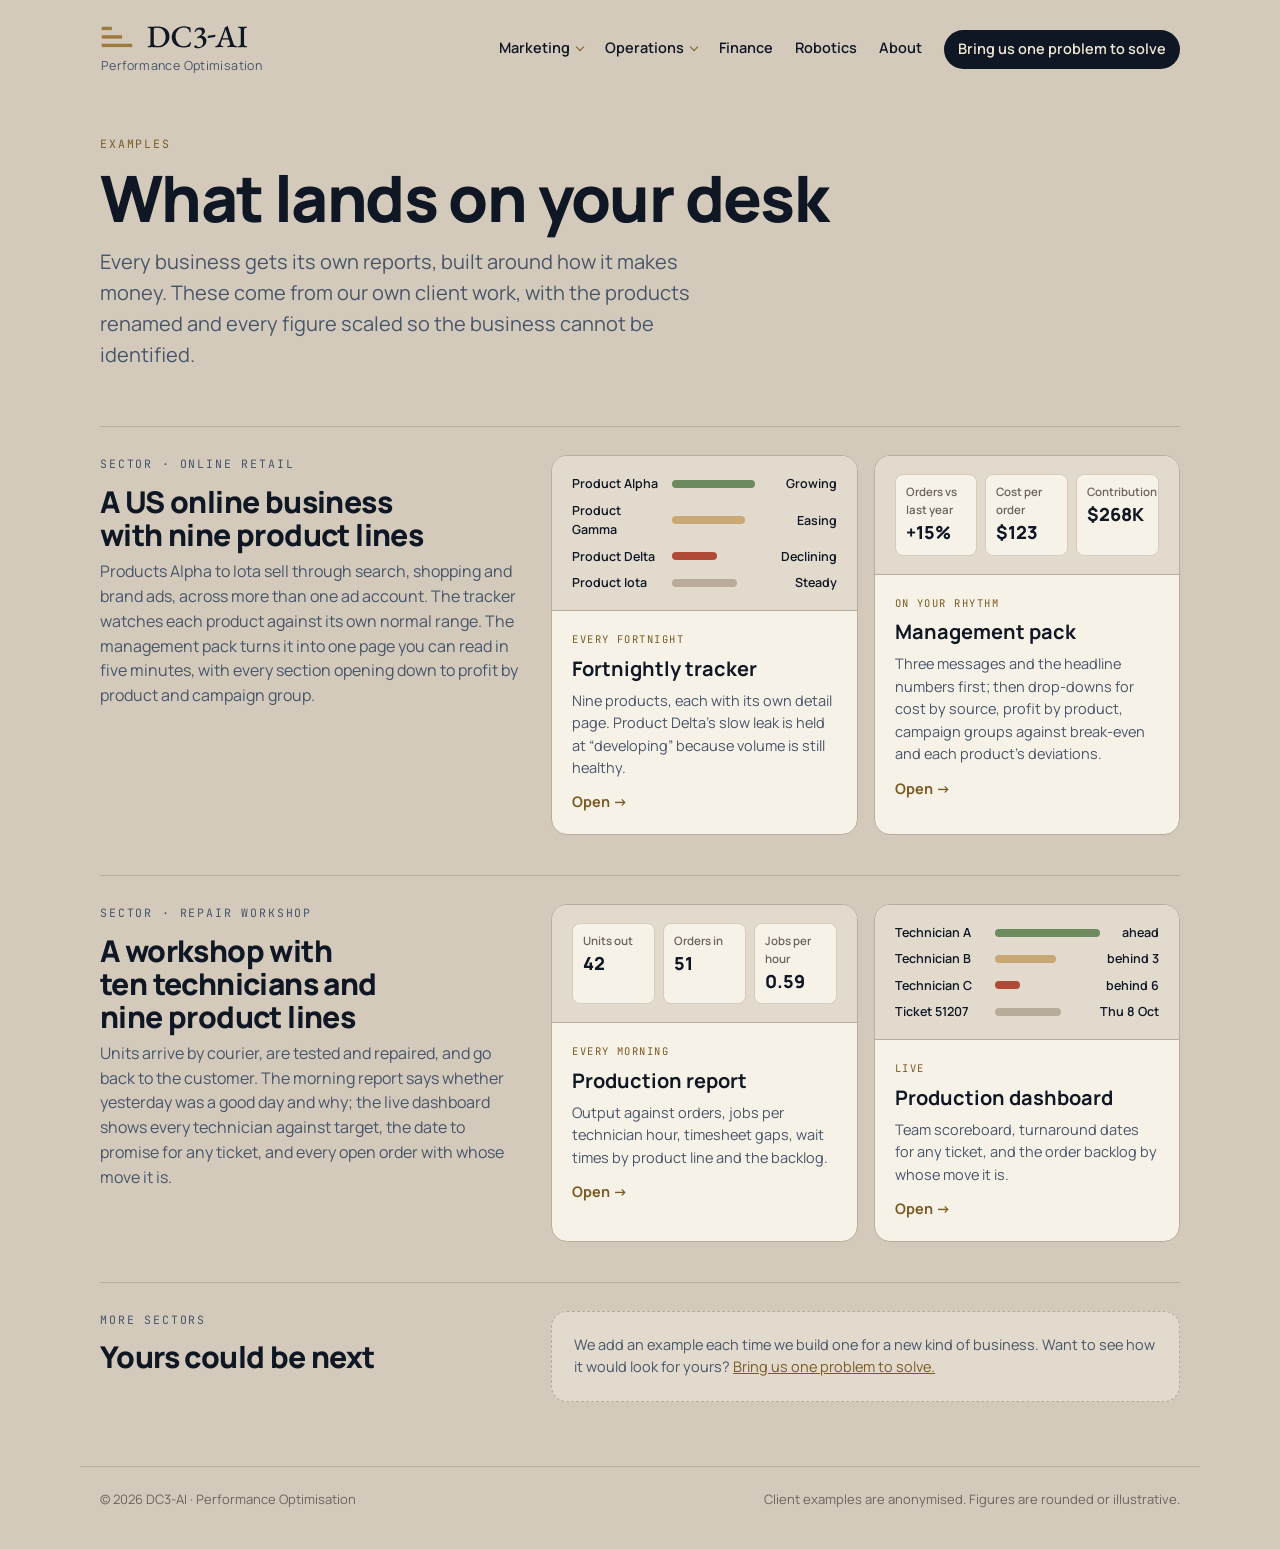
==== commit af4214ac: "Publish site from dc3-web-and-brand@f9a175c" ====
--- a/examples/index.html
+++ b/examples/index.html
@@ -9,7 +9,7 @@
 <link rel="preconnect" href="https://fonts.googleapis.com">
 <link rel="preconnect" href="https://fonts.gstatic.com" crossorigin>
 <link href="https://fonts.googleapis.com/css2?family=Manrope:wght@400;500;600;700;800&family=JetBrains+Mono:wght@400;500&display=swap" rel="stylesheet">
-<link rel="stylesheet" href="../assets/site.css?v=78f1d3e8">
+<link rel="stylesheet" href="../assets/site.css?v=7ef8f70d">
 </head>
 <body>
 <header class="site-head">
@@ -18,10 +18,10 @@
     <span class="descriptor">Performance Optimisation</span>
   </a>
   <nav class="site-nav" aria-label="Main">
-    <a href="../index.html">What we do</a>
-    <a href="../examples/online-retail/fortnightly-tracker.html">Fortnightly tracker</a>
-    <a href="../examples/online-retail/management-pack.html">Management pack</a>
-    <a href="../examples/workshop/production-report.html">Production reports</a>
+    <div class="nav-item"><a href="../marketing.html">Marketing</a><div class="nav-menu"><a href="../examples/online-retail/fortnightly-tracker.html">Fortnightly tracker</a><a href="../examples/online-retail/management-pack.html">Management pack</a><a href="../marketing.html#changes">Change monitoring</a></div></div>
+    <div class="nav-item"><a href="../operations.html">Operations</a><div class="nav-menu"><a href="../examples/workshop/production-report.html">Production report</a><a href="../examples/workshop/production-dashboard.html">Production dashboard</a><a href="../operations.html#service">Customer service</a></div></div>
+    <a href="../finance.html">Finance</a>
+    <a href="../robotics.html">Robotics</a>
     <a href="../index.html#about">About</a>
     <a class="cta" href="../solve.html">Bring us one problem to solve</a>
   </nav>
--- a/assets/site.css
+++ b/assets/site.css
@@ -482,3 +482,114 @@
 .prod-peek .doc { padding: 24px 26px; }
 .prod-peek .pr-lines { font-size: 14.5px; gap: 8px; }
 @media (max-width: 640px) { .pr-day { grid-template-columns: 52px minmax(0, 1fr) 96px; gap: 8px; font-size: 12px; } .doc { padding: 22px 18px; } }
+
+/* ---------- the four pillars: menu with drop-downs ---------- */
+.nav-item { position: relative; }
+.nav-item > a::after { content: ""; display: inline-block; width: 5px; height: 5px; margin-left: 7px; border-right: 1.5px solid var(--brass-deep); border-bottom: 1.5px solid var(--brass-deep); transform: translateY(-3px) rotate(45deg); }
+.nav-menu { display: none; position: absolute; top: 100%; left: -14px; z-index: 20; min-width: 220px; padding: 8px; background: var(--paper); border: 1px solid var(--line); border-radius: 12px; box-shadow: 0 18px 36px -20px rgba(15,23,36,.45); }
+.nav-menu a { display: block; padding: 8px 10px; border-radius: 8px; border: 0; font-weight: 600; white-space: nowrap; }
+.nav-menu a:hover { background: var(--surface-high); }
+.nav-item:hover .nav-menu, .nav-item:focus-within .nav-menu { display: block; }
+@media (hover: none), (max-width: 640px) { .nav-item > a::after { display: none; } .nav-item:hover .nav-menu, .nav-item:focus-within .nav-menu { display: none; } }
+
+/* ---------- pillar pages ---------- */
+.pillars { display: grid; grid-template-columns: repeat(4, minmax(0, 1fr)); gap: 14px; }
+.pillar { display: grid; gap: 8px; align-content: start; background: var(--paper); border: 1px solid var(--line); border-radius: 16px; padding: 20px; color: var(--ink); text-decoration: none; transition: transform .15s ease, box-shadow .15s ease; }
+.pillar:hover { transform: translateY(-2px); box-shadow: 0 16px 32px -22px rgba(15,23,36,.5); }
+.pillar .n { font-family: var(--font-mono); font-size: 11px; letter-spacing: .14em; color: var(--brass-deep); }
+.pillar h3 { font-size: 21px; margin: 0; }
+.pillar p { color: var(--dim); font-size: 14.5px; }
+.pillar ul { margin: 2px 0 0; padding-left: 18px; color: var(--dim); font-size: 14px; display: grid; gap: 3px; }
+.pillar .go { font-weight: 700; font-size: 14px; color: var(--brass-deep); margin-top: 4px; }
+.pillar.soon-p { background: var(--surface); border-style: dashed; }
+.offers { display: grid; grid-template-columns: repeat(2, minmax(0, 1fr)); gap: 16px; }
+.offer-card { background: var(--paper); border: 1px solid var(--line); border-radius: 16px; padding: 22px; display: grid; gap: 10px; align-content: start; }
+.offer-card h3 { font-size: 20px; margin: 0; }
+.offer-card p { color: var(--dim); font-size: 14.5px; }
+.offer-card .k { font-family: var(--font-mono); font-size: 10.5px; letter-spacing: .14em; text-transform: uppercase; color: var(--brass-deep); }
+.offer-card .go { font-weight: 700; font-size: 14.5px; color: var(--brass-deep); text-decoration: none; }
+.coming { display: grid; grid-template-columns: minmax(0, 1.2fr) minmax(0, .8fr); gap: 28px; align-items: center; background: var(--ink); color: var(--cream); border-radius: 22px; padding: 44px 40px; margin-top: 28px; }
+.coming h1 { color: var(--cream); max-width: 14ch; }
+.coming h1 em { color: var(--brass-soft); }
+.coming .eyebrow { color: var(--brass-soft); }
+.coming p { color: var(--on-ink-dim); font-size: 17px; }
+.coming .box { background: var(--cream); color: var(--ink); border-radius: 16px; padding: 22px; display: grid; gap: 12px; }
+.coming .box p { color: var(--dim); font-size: 15px; }
+.coming .box .addr { font-family: var(--font-mono); font-size: 15px; color: var(--ink); }
+@media (max-width: 900px) { .pillars { grid-template-columns: repeat(2, minmax(0, 1fr)); } .coming { grid-template-columns: minmax(0, 1fr); padding: 32px 24px; } }
+@media (max-width: 640px) { .pillars, .offers { grid-template-columns: minmax(0, 1fr); } }
+
+/* menu items with a drop-down sit on the same line as plain ones */
+.nav-item > a { display: block; }
+
+/* ---------- change monitoring (marketing page) ---------- */
+.cm-steps { display: grid; grid-template-columns: repeat(3, minmax(0, 1fr)); gap: 14px; margin-bottom: 18px; }
+.cm-step { background: var(--paper); border: 1px solid var(--line); border-radius: 16px; padding: 18px 20px; display: grid; gap: 8px; align-content: start; }
+.cm-step .n { font-family: var(--font-mono); font-size: 11px; letter-spacing: .14em; color: var(--brass-deep); }
+.cm-step svg { width: 100%; max-width: 180px; height: auto; }
+.cm-step h3 { font-size: 18px; margin: 0; }
+.cm-step p { color: var(--dim); font-size: 14px; }
+.cm-step circle { fill: var(--muted); }
+.cm-step circle.ok-d { fill: var(--ok-dot); }
+.cm-step circle.bad-d { fill: var(--bad); }
+.cm-step .mkl { stroke: var(--ink); stroke-dasharray: 3 3; }
+.cm .band { fill: var(--line-faint); }
+.cm-step .band { fill: var(--line-faint); }
+.win-b { fill: rgba(15,23,36,.05); }
+.win-a { fill: rgba(156,122,62,.10); }
+.win-a.bad { fill: rgba(176,74,54,.11); }
+.win-a.good { fill: rgba(107,138,93,.16); }
+.lv-b { stroke: var(--ink); stroke-width: 3; }
+.lv-a { stroke: var(--brass); stroke-width: 3.5; }
+.lv-a.bad { stroke: var(--bad); }
+.lv-a.good { stroke: var(--ok); }
+.cm-pick { display: flex; flex-wrap: wrap; gap: 8px; margin-bottom: 14px; }
+.cm-chip { display: inline-flex; align-items: center; gap: 8px; font: inherit; font-size: 13.5px; font-weight: 600; color: var(--ink); background: var(--surface-high); border: 1px solid var(--line); border-radius: 999px; padding: 5px 12px 5px 5px; cursor: pointer; }
+.cm-chip .n { display: inline-grid; place-items: center; width: 22px; height: 22px; border-radius: 50%; font-size: 12px; font-weight: 800; color: var(--paper); background: var(--brass); }
+.cm-chip.bad .n { background: var(--bad); }
+.cm-chip.good .n { background: var(--ok); }
+.cm-chip[aria-selected="true"] { background: var(--ink); color: var(--cream); border-color: var(--ink); }
+.cm-chip:hover { border-color: var(--brass-deep); }
+.cm-chart { overflow-x: auto; }
+.cm-svg [hidden] { display: none; }
+.cm-svg { display: block; width: 100%; min-width: 560px; height: auto; }
+.cm-svg .g { stroke: var(--line-faint); }
+.cm-svg .yl, .cm-svg .xl { font-family: var(--font-mono); font-size: 12px; fill: var(--muted); }
+.cm-svg .wl { font-family: var(--font-mono); font-size: 12px; letter-spacing: .06em; fill: var(--dim); }
+.cm-svg .dot { fill: var(--muted); opacity: .55; }
+.cm-svg .mv { font-size: 17px; font-weight: 800; fill: var(--brass-deep); }
+.cm-svg .mv.bad { fill: var(--bad); }
+.cm-svg .mv.good { fill: var(--ok); }
+.cm-svg .cmk { cursor: pointer; }
+.cm-svg .cmk line { stroke: var(--muted); stroke-dasharray: 3 4; }
+.cm-svg .cmk circle { fill: var(--surface); stroke: var(--line); }
+.cm-svg .cmk text { font-size: 12px; font-weight: 800; fill: var(--ink); }
+.cm-svg .cmk.on line { stroke: var(--ink); }
+.cm-svg .cmk.on circle { fill: var(--ink); stroke: var(--ink); }
+.cm-svg .cmk.on text { fill: var(--cream); }
+.cm-read { display: grid; grid-template-columns: auto minmax(0, 1fr); gap: 22px; align-items: center; margin-top: 14px; padding: 16px 18px; background: var(--surface-high); border-radius: 12px; }
+.cm-read .big { display: grid; gap: 2px; }
+.cm-read .d { font-family: var(--font-mono); font-size: 11.5px; letter-spacing: .1em; text-transform: uppercase; color: var(--muted); }
+.cm-read .nums { font-size: 26px; font-weight: 800; letter-spacing: -.01em; font-variant-numeric: tabular-nums; }
+.cm-read .mvp { font-size: 15px; font-weight: 800; color: var(--brass-deep); }
+.cm-read .mvp.bad { color: var(--bad); }
+.cm-read .mvp.good { color: var(--ok); }
+.cm-read .txt { display: grid; gap: 6px; font-size: 15px; }
+.cm-read .txt p:last-child { color: var(--dim); }
+.cm-key { display: flex; flex-wrap: wrap; gap: 6px 18px; margin-top: 12px; font-size: 12.5px; color: var(--muted); }
+.cm-key i { display: inline-block; vertical-align: middle; margin-right: 6px; }
+.cm-key .k-band { width: 18px; height: 10px; background: var(--line-faint); border-radius: 2px; }
+.cm-key .k-dot { width: 7px; height: 7px; border-radius: 50%; background: var(--muted); opacity: .6; }
+.cm-key .k-lv { width: 18px; height: 3px; background: var(--ink); }
+.cm-wait { display: grid; gap: 10px; }
+.cm-wait .row { display: grid; grid-template-columns: 220px minmax(0, 1fr) 120px; gap: 14px; align-items: center; font-size: 14px; }
+.cm-wait .l { font-weight: 600; }
+.cm-wait .bar { display: block; height: 14px; background: var(--surface); border-radius: 4px; overflow: hidden; }
+.cm-wait .bar i { display: block; height: 100%; border-radius: 4px; }
+.cm-wait .bar i.slow { background: var(--line); }
+.cm-wait .bar i.fast { background: var(--ok); }
+.cm-wait .v { color: var(--dim); font-variant-numeric: tabular-nums; }
+.cm-wait .v b { color: var(--ok); }
+.cm-why { margin-top: 12px; color: var(--dim); font-size: 14.5px; max-width: 70ch; }
+@media (max-width: 900px) { .cm-steps { grid-template-columns: minmax(0, 1fr); } .cm-step { grid-template-columns: 120px minmax(0, 1fr); column-gap: 16px; } .cm-step .n { grid-column: 1 / -1; } .cm-step svg { grid-row: span 2; } }
+@media (max-width: 640px) { .cm-chip:not([aria-selected="true"]) .w { display: none; } .cm-chip:not([aria-selected="true"]) { padding-right: 5px; } .cm-read { grid-template-columns: minmax(0, 1fr); gap: 10px; } .cm-wait .row { grid-template-columns: minmax(0, 1fr) auto; } .cm-wait .bar { grid-column: 1 / -1; grid-row: 2; } }
